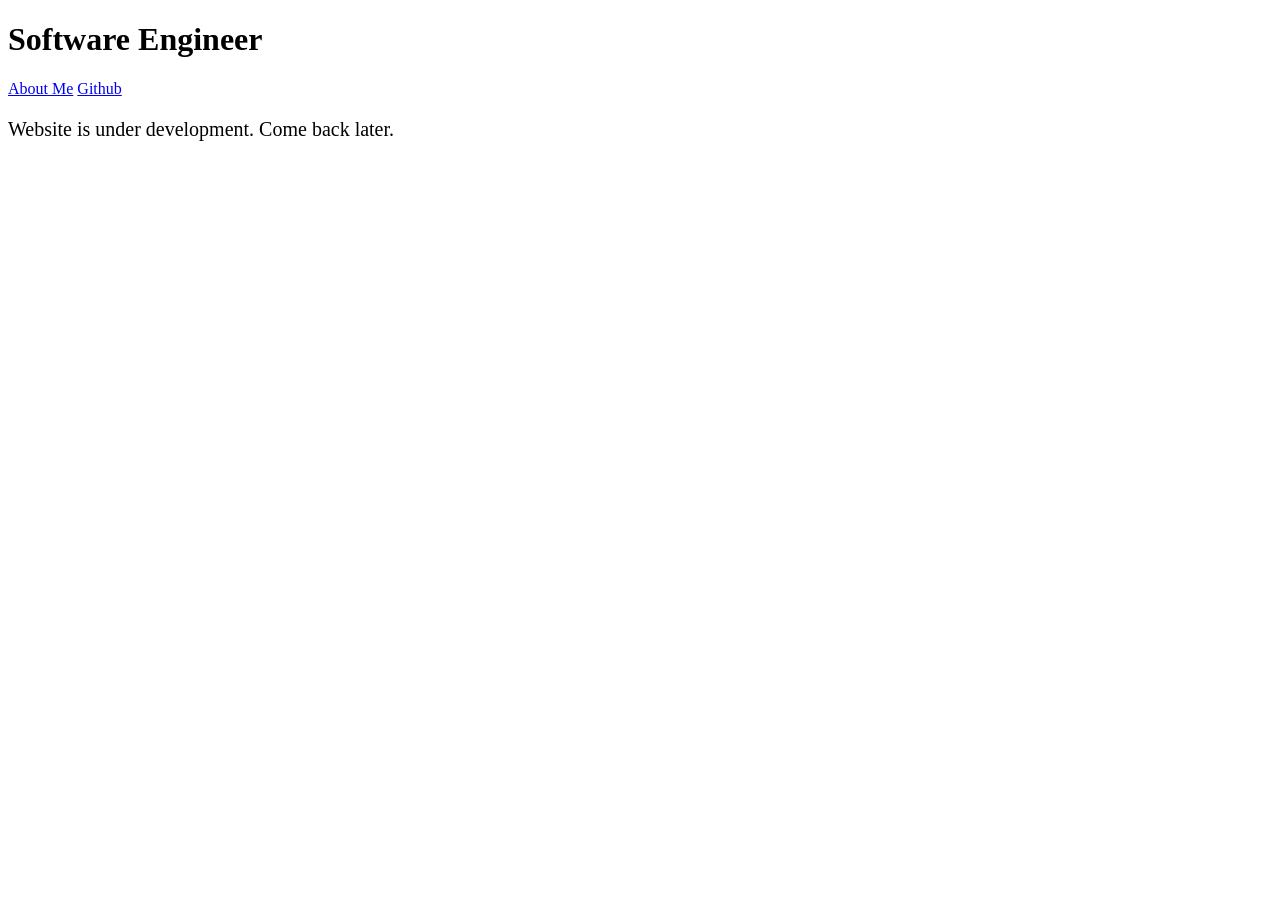
==== index.html @ 2eaec81d "Noted that website is a WIP." ====
<!doctype html>
<!-- comments look like this -->
<html>
<link type="text/css" rel="stylesheet" href="style.css"/>
<head>
  <title>
    Emily Walls
  </title>
  <!-- <link rel.../> tag goes here. -->
</head>
<body>
<header> <!-- stuff that never changes (site name, navigation) -->
  <h1>Software Engineer</h1>
  <div> <!-- navigation section -->
    <span><a href="about.html">About Me</a></span>
    <!--<span><a href="resume.html">Resume</a></span>-->
    <span><a href="https://github.com/e23walls">Github</a></span>
  </div>
</header>

<main> <!-- stuff that changes on every page -->
  <p style='font-size:20px'>Website is under development. Come back later.</p>
</main>

<footer>
</footer>
</body>
</html>
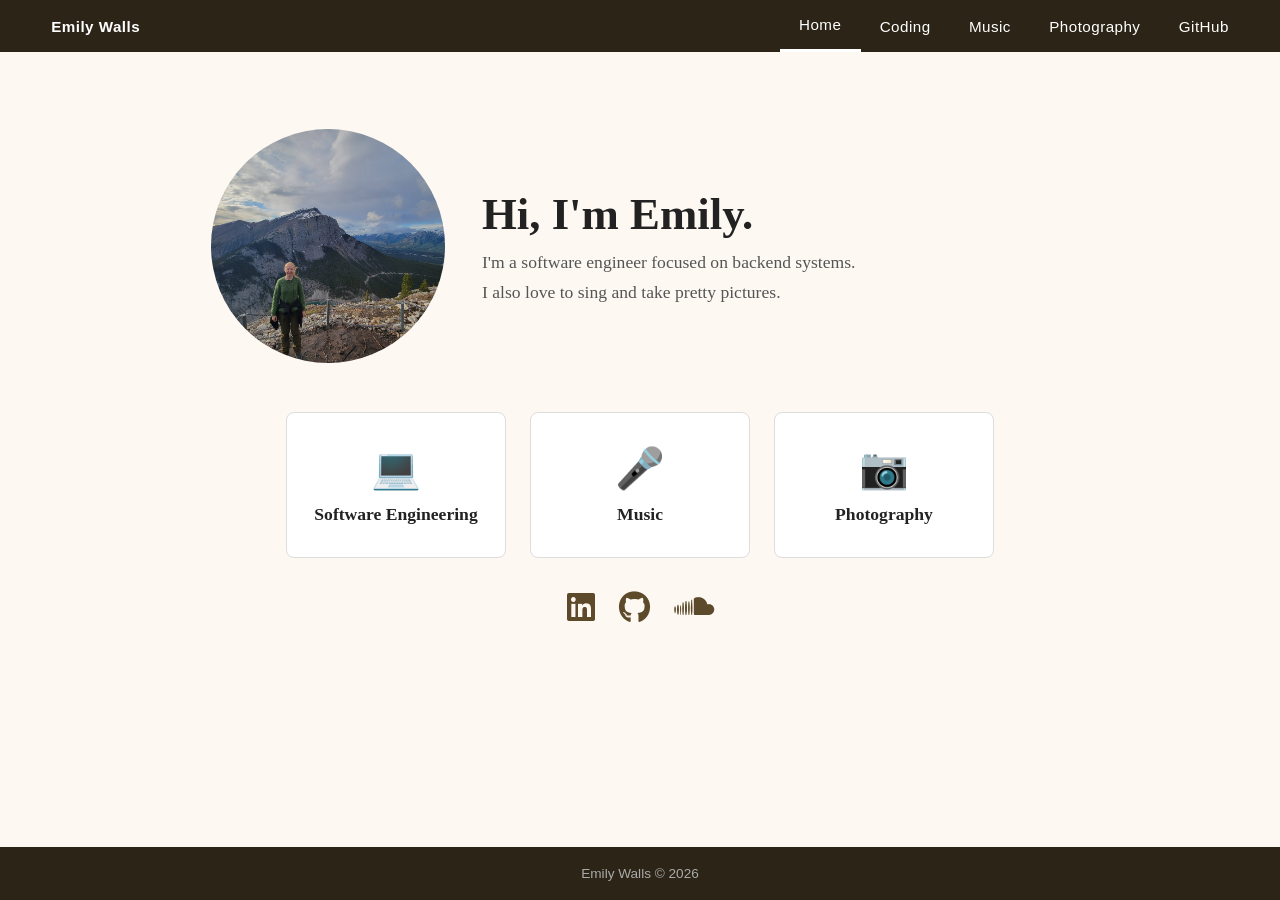
==== commit f9a6291b: "Update website to actually have content" ====
--- a/index.html
+++ b/index.html
@@ -1,28 +1,61 @@
 <!doctype html>
-<!-- comments look like this -->
-<html>
-<link type="text/css" rel="stylesheet" href="style.css"/>
+<html lang="en">
 <head>
-  <title>
-    Emily Walls
-  </title>
-  <!-- <link rel.../> tag goes here. -->
+  <meta charset="UTF-8"/>
+  <meta name="viewport" content="width=device-width, initial-scale=1.0"/>
+  <meta name="robots" content="noindex, nofollow"/>
+  <title>Emily Walls</title>
+  <link type="text/css" rel="stylesheet" href="style.css"/>
+  <link type="text/css" rel="stylesheet" href="https://cdnjs.cloudflare.com/ajax/libs/font-awesome/6.5.0/css/all.min.css"/>
 </head>
 <body>
-<header> <!-- stuff that never changes (site name, navigation) -->
-  <h1>Software Engineer</h1>
-  <div> <!-- navigation section -->
-    <span><a href="about.html">About Me</a></span>
-    <!--<span><a href="resume.html">Resume</a></span>-->
-    <span><a href="https://github.com/e23walls">Github</a></span>
+
+<nav>
+  <ul>
+    <li class="site-title"><a href="index.html">Emily Walls</a></li>
+    <li><a href="index.html" class="active">Home</a></li>
+    <li><a href="engineering.html">Coding</a></li>
+    <li><a href="music.html">Music</a></li>
+    <li><a href="photography.html">Photography</a></li>
+    <li><a href="https://github.com/e23walls" target="_blank">GitHub</a></li>
+  </ul>
+</nav>
+
+<main>
+  <div class="hero">
+    <div class="hero-intro">
+      <a href="resources/photos/emily-canmore-alberta.html"><img src="resources/photos/emily-canmore-alberta.jpg" alt="Emily Walls" class="hero-photo"/></a>
+      <div class="hero-text">
+        <h1>Hi, I'm Emily.</h1>
+        <p>I'm a software engineer focused on backend systems.</p>
+        <p>I also love to sing and take pretty pictures.</p>
+      </div>
+    </div>
+    <div class="section-cards">
+      <a class="card" href="engineering.html">
+        <div class="card-icon">&#128187;</div>
+        <h2>Software Engineering</h2>
+      </a>
+      <a class="card" href="music.html">
+        <div class="card-icon">&#127908;</div>
+        <h2>Music</h2>
+      </a>
+      <a class="card" href="photography.html">
+        <div class="card-icon">&#128247;</div>
+        <h2>Photography</h2>
+      </a>
+    </div>
+    <div class="social-links">
+      <a href="https://www.linkedin.com/in/emilywalls23" target="_blank" class="social-link" aria-label="LinkedIn"><i class="fa-brands fa-linkedin"></i></a>
+      <a href="https://github.com/e23walls" target="_blank" class="social-link" aria-label="GitHub"><i class="fa-brands fa-github"></i></a>
+      <a href="https://soundcloud.com/user-144678703" target="_blank" class="social-link" aria-label="SoundCloud"><i class="fa-brands fa-soundcloud"></i></a>
+    </div>
   </div>
-</header>
-
-<main> <!-- stuff that changes on every page -->
-  <p style='font-size:20px'>Website is under development. Come back later.</p>
 </main>
 
 <footer>
+  Emily Walls &copy; 2026
 </footer>
+
 </body>
 </html>
--- a/style.css
+++ b/style.css
@@ -0,0 +1,396 @@
+/* ===== Reset & Base ===== */
+* {
+  box-sizing: border-box;
+  margin: 0;
+  padding: 0;
+}
+
+body {
+  font-family: Georgia, 'Times New Roman', serif;
+  color: #222;
+  background-color: #fdf8f2;
+  min-height: 100vh;
+  display: flex;
+  flex-direction: column;
+}
+
+/* ===== Navigation ===== */
+nav {
+  background-color: #2c2416;
+  padding: 0;
+  position: sticky;
+  top: 0;
+  z-index: 100;
+}
+
+nav ul {
+  list-style: none;
+  display: flex;
+  align-items: center;
+  padding: 0 2rem;
+  gap: 0;
+}
+
+nav ul li.site-title {
+  margin-right: auto;
+  font-size: 1.1rem;
+  font-weight: bold;
+}
+
+nav ul li a {
+  display: block;
+  padding: 1rem 1.2rem;
+  color: #fff;
+  text-decoration: none;
+  font-family: Arial, Helvetica, sans-serif;
+  font-size: 0.95rem;
+  letter-spacing: 0.03em;
+  transition: background-color 0.2s;
+}
+
+nav ul li a:hover {
+  background-color: #4a3a28;
+}
+
+nav ul li a.active {
+  border-bottom: 3px solid #fff;
+}
+
+/* ===== Main Content ===== */
+main {
+  flex: 1;
+  padding: 2.5rem 2rem;
+  max-width: 900px;
+  width: 100%;
+  margin: 0 auto;
+}
+
+/* ===== Hero (home page) ===== */
+.hero {
+  padding: 4rem 1rem;
+}
+
+.hero-intro {
+  display: flex;
+  align-items: center;
+  gap: 4rem;
+  margin-bottom: 4.5rem;
+}
+
+.hero-photo {
+  width: 180px;
+  height: 180px;
+  border-radius: 50%;
+  object-fit: cover;
+  object-position: center;
+  transform: scale(1.30);
+  flex-shrink: 0;
+}
+
+.hero-text h1 {
+  font-size: 2.8rem;
+  margin-bottom: 0.5rem;
+}
+
+.hero-text p {
+  font-size: 1.1rem;
+  color: #555;
+  margin-bottom: 0;
+}
+
+.card-group {
+  margin-bottom: 2rem;
+}
+
+.card-group-label {
+  font-family: Arial, Helvetica, sans-serif;
+  font-size: 0.8rem;
+  font-weight: bold;
+  letter-spacing: 0.12em;
+  text-transform: uppercase;
+  color: #9a7a52;
+  margin-bottom: 1rem;
+}
+
+.section-cards {
+  display: flex;
+  gap: 1.5rem;
+  justify-content: center;
+  flex-wrap: wrap;
+}
+
+.card {
+  background: #fff;
+  border: 1px solid #ddd;
+  border-radius: 8px;
+  padding: 2rem 1.5rem;
+  width: 220px;
+  text-align: center;
+  text-decoration: none;
+  color: #222;
+  transition: box-shadow 0.2s, transform 0.2s;
+}
+
+.card:hover {
+  box-shadow: 0 4px 16px rgba(0,0,0,0.12);
+  transform: translateY(-3px);
+}
+
+.card .card-icon {
+  font-size: 2.5rem;
+  margin-bottom: 0.75rem;
+}
+
+.card h2 {
+  font-size: 1.1rem;
+  margin: 0;
+  border-bottom: none;
+  padding-bottom: 0;
+}
+
+.card p {
+  font-size: 0.9rem;
+  color: #666;
+}
+
+/* ===== Social links ===== */
+.social-links {
+  display: flex;
+  justify-content: center;
+  gap: 1.5rem;
+  margin-top: 2rem;
+}
+
+.social-link {
+  color: #5c4a2a;
+  font-size: 2rem;
+  text-decoration: none;
+  transition: color 0.2s, transform 0.2s;
+}
+
+.social-link:hover {
+  color: #2c2416;
+  transform: translateY(-3px);
+}
+
+/* ===== Home overview snippet ===== */
+.home-overview {
+  text-align: center;
+  margin: 2.5rem auto 0;
+  max-width: 560px;
+  padding-top: 2rem;
+  border-top: 1px solid #e0d5c5;
+}
+
+.home-overview p {
+  color: #555;
+  font-size: 1rem;
+  margin-bottom: 0.75rem;
+}
+
+.overview-link {
+  color: #5c4a2a;
+  font-family: Arial, Helvetica, sans-serif;
+  font-size: 0.95rem;
+  text-decoration: none;
+  font-weight: bold;
+  letter-spacing: 0.02em;
+}
+
+.overview-link:hover {
+  text-decoration: underline;
+}
+
+.external-link {
+  color: #5c4a2a;
+  font-family: Arial, Helvetica, sans-serif;
+  font-size: 0.95rem;
+  font-weight: bold;
+  text-decoration: none;
+}
+
+.external-link:hover {
+  text-decoration: underline;
+}
+
+/* ===== Section headings ===== */
+h1 {
+  font-size: 2rem;
+  margin-bottom: 0.5rem;
+}
+
+h2 {
+  font-size: 1.4rem;
+  margin: 2rem 0 0.75rem;
+  border-bottom: 1px solid #ddd;
+  padding-bottom: 0.3rem;
+}
+
+p {
+  font-size: 1rem;
+  line-height: 1.7;
+  color: #333;
+  margin-bottom: 1rem;
+}
+
+/* ===== Engineering page ===== */
+.skills-category-label {
+  font-family: Arial, Helvetica, sans-serif;
+  font-size: 0.8rem;
+  font-weight: bold;
+  letter-spacing: 0.1em;
+  text-transform: uppercase;
+  color: #9a7a52;
+  margin-top: 0.5rem;
+  margin-bottom: 0.4rem;
+}
+
+.skills-list {
+  display: flex;
+  flex-wrap: wrap;
+  gap: 0.5rem;
+  margin-bottom: 0.25rem;
+}
+
+.skill-tag {
+  background: #5c4a2a;
+  color: #fff;
+  padding: 0.3rem 0.8rem;
+  border-radius: 20px;
+  font-size: 0.85rem;
+  font-family: Arial, Helvetica, sans-serif;
+}
+
+.project-list {
+  list-style: none;
+}
+
+.project-list li {
+  background: #fff;
+  border: 1px solid #ddd;
+  border-radius: 6px;
+  padding: 1rem 1.2rem;
+  margin-bottom: 1rem;
+}
+
+.project-list li h3 {
+  font-size: 1.05rem;
+  margin-bottom: 0.3rem;
+}
+
+.project-list li p {
+  margin-bottom: 0.3rem;
+}
+
+.project-list li a {
+  color: #1a1a1a;
+  font-size: 0.9rem;
+}
+
+.video-thumbnail {
+  display: block;
+  position: relative;
+  margin-top: 1rem;
+  border-radius: 6px;
+  overflow: hidden;
+  width: 100%;
+}
+
+.video-thumbnail img {
+  width: 100%;
+  display: block;
+  border-radius: 6px;
+}
+
+.video-play {
+  position: absolute;
+  top: 50%;
+  left: 50%;
+  transform: translate(-50%, -50%);
+  font-size: 3rem;
+  color: #fff;
+  background: rgba(0,0,0,0.55);
+  border-radius: 50%;
+  width: 70px;
+  height: 70px;
+  display: flex;
+  align-items: center;
+  justify-content: center;
+  pointer-events: none;
+}
+
+/* ===== Photography page ===== */
+.photo-grid {
+  display: grid;
+  grid-template-columns: repeat(auto-fill, minmax(330px, 1fr));
+  gap: 1rem;
+  margin-top: 1rem;
+}
+
+.photo-full {
+  margin: 0 auto;
+  text-align: center;
+}
+
+.photo-full img {
+  max-width: 100%;
+  max-height: 80vh;
+  border-radius: 6px;
+  object-fit: contain;
+}
+
+.photo-full figcaption {
+  font-family: Arial, Helvetica, sans-serif;
+  font-size: 0.95rem;
+  color: #555;
+  margin-top: 0.75rem;
+  margin-bottom: 1.5rem;
+}
+
+.copyright-notice {
+  font-family: Arial, Helvetica, sans-serif;
+  font-size: 0.85rem;
+  color: #9a7a52;
+  margin-bottom: 1rem;
+}
+
+.photo-grid figure {
+  margin: 0;
+}
+
+.photo-grid figcaption {
+  font-family: Arial, Helvetica, sans-serif;
+  font-size: 0.75rem;
+  color: #888;
+  margin-top: 0.3rem;
+  text-align: right;
+}
+
+.photo-grid img {
+  width: 100%;
+  aspect-ratio: 4/3;
+  object-fit: cover;
+  border-radius: 6px;
+}
+
+.photo-placeholder {
+  background: #ddd;
+  aspect-ratio: 4/3;
+  border-radius: 6px;
+  display: flex;
+  align-items: center;
+  justify-content: center;
+  color: #888;
+  font-size: 0.85rem;
+  font-family: Arial, Helvetica, sans-serif;
+}
+
+/* ===== Footer ===== */
+footer {
+  background-color: #2c2416;
+  color: #aaa;
+  text-align: center;
+  padding: 1.2rem;
+  font-family: Arial, Helvetica, sans-serif;
+  font-size: 0.85rem;
+}
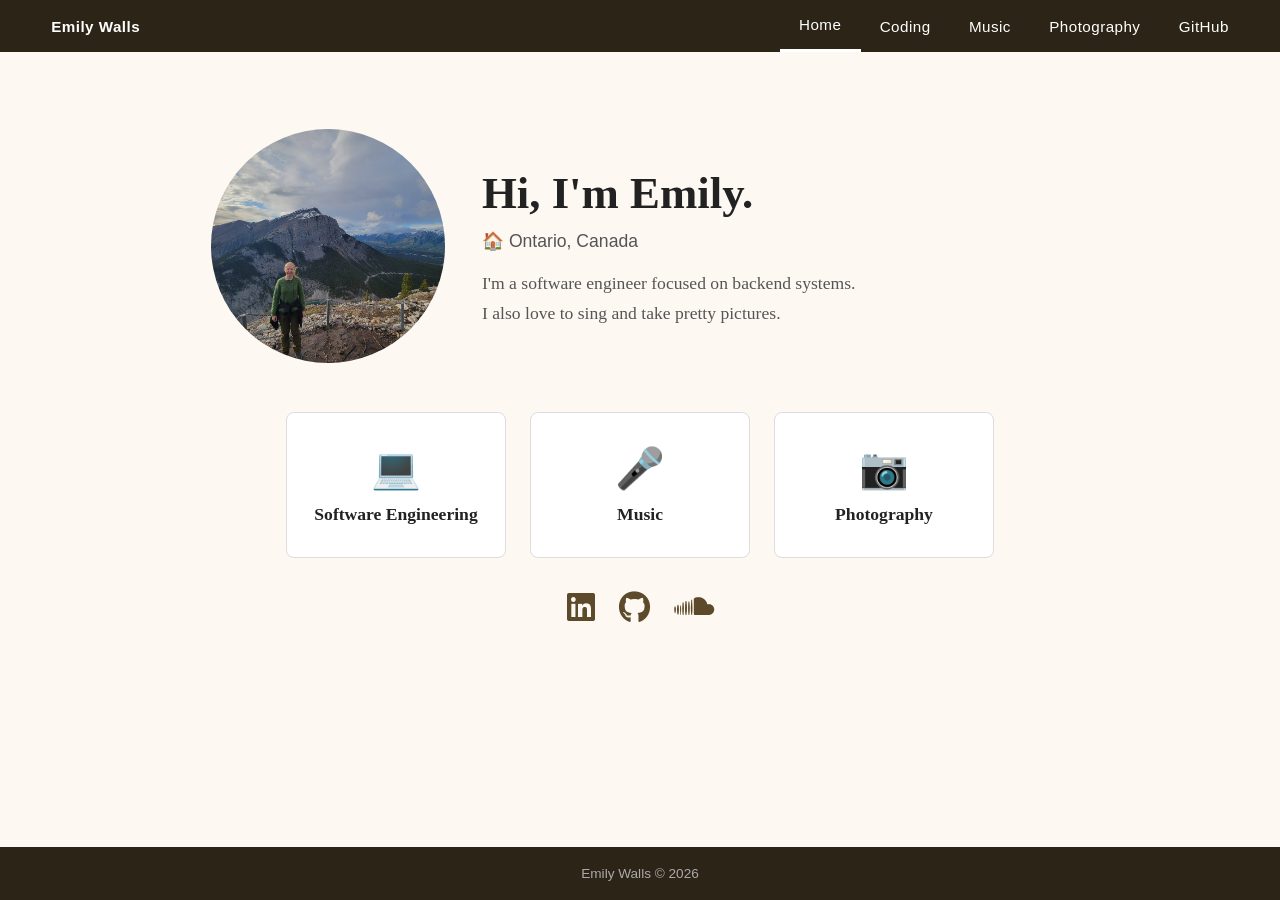
==== commit b8b47a67: "Add location" ====
--- a/index.html
+++ b/index.html
@@ -11,6 +11,7 @@
 <body>
 
 <nav>
+  <button class="nav-toggle" aria-label="Toggle navigation">&#9776;</button>
   <ul>
     <li class="site-title"><a href="index.html">Emily Walls</a></li>
     <li><a href="index.html" class="active">Home</a></li>
@@ -27,6 +28,7 @@
       <a href="resources/photos/emily-canmore-alberta.html"><img src="resources/photos/emily-canmore-alberta.jpg" alt="Emily Walls" class="hero-photo"/></a>
       <div class="hero-text">
         <h1>Hi, I'm Emily.</h1>
+        <p class="hero-location">&#127968; Ontario, Canada</p>
         <p>I'm a software engineer focused on backend systems.</p>
         <p>I also love to sing and take pretty pictures.</p>
       </div>
@@ -57,5 +59,6 @@
   Emily Walls &copy; 2026
 </footer>
 
+<script src="nav.js"></script>
 </body>
 </html>
--- a/style.css
+++ b/style.css
@@ -54,6 +54,44 @@
 
 nav ul li a.active {
   border-bottom: 3px solid #fff;
+}
+
+.nav-toggle {
+  display: none;
+  background: none;
+  border: none;
+  color: #fff;
+  font-size: 1.5rem;
+  cursor: pointer;
+  padding: 1rem;
+  margin-left: auto;
+}
+
+@media (max-width: 680px) {
+  .nav-toggle {
+    display: block;
+  }
+
+  nav ul {
+    flex-wrap: wrap;
+  }
+
+  nav ul li.site-title {
+    flex: 1;
+  }
+
+  nav ul li:not(.site-title) {
+    display: none;
+    width: 100%;
+  }
+
+  nav ul.open li:not(.site-title) {
+    display: block;
+  }
+
+  nav ul li a {
+    padding: 0.75rem 1.5rem;
+  }
 }
 
 /* ===== Main Content ===== */
@@ -96,6 +134,13 @@
   font-size: 1.1rem;
   color: #555;
   margin-bottom: 0;
+}
+
+.hero-location {
+  font-family: Arial, Helvetica, sans-serif;
+  font-size: 0.9rem;
+  color: #9a7a52;
+  margin-bottom: 0.75rem !important;
 }
 
 .card-group {
